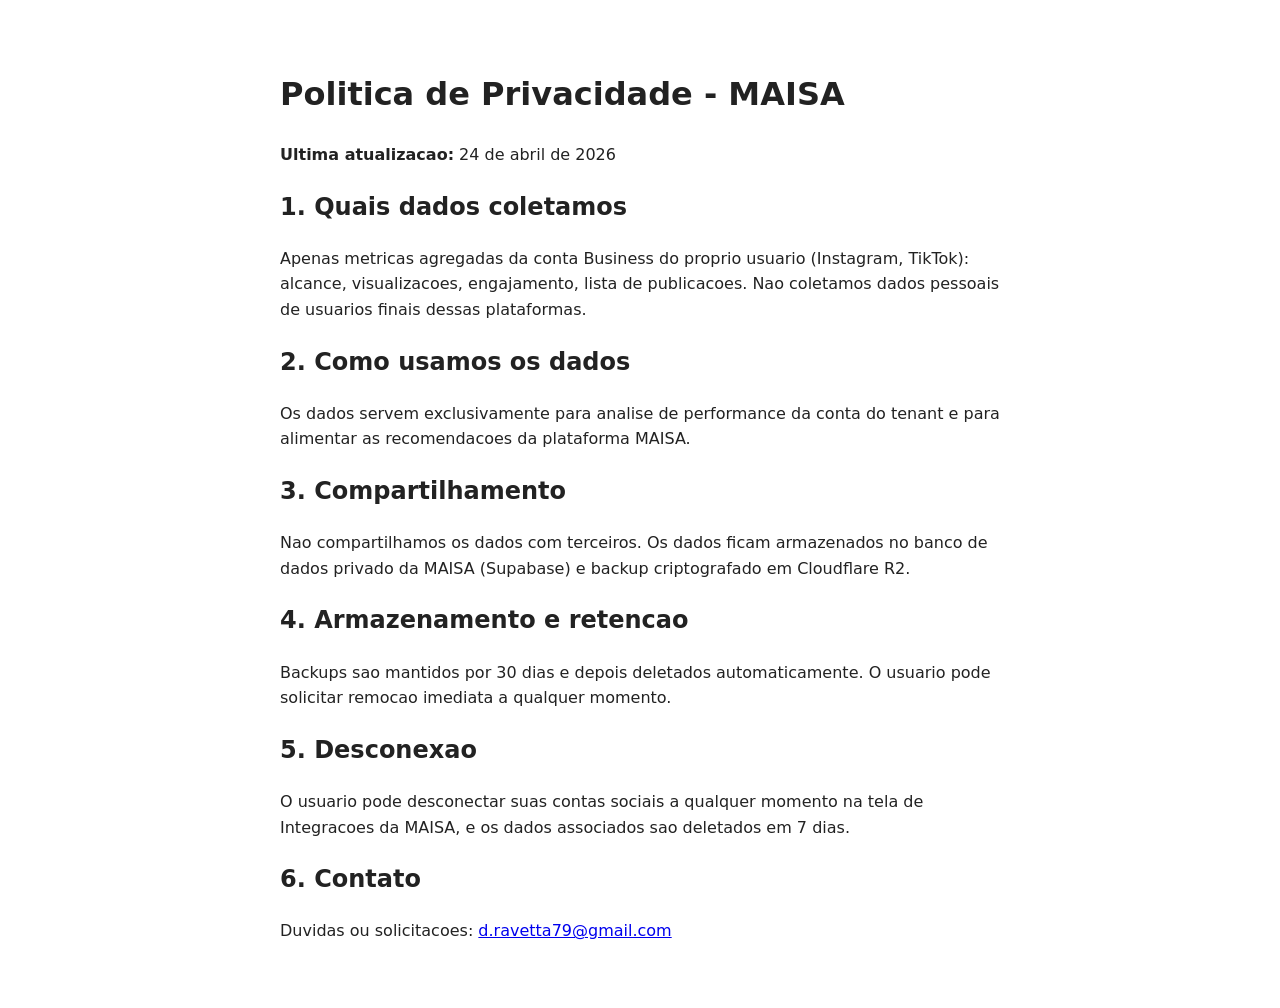
==== privacy.html @ cdfb7157 "Add files via upload" ====
<!DOCTYPE html>
<html lang="pt-BR">
<head>
<meta charset="UTF-8">
<title>Politica de Privacidade - MAISA</title>
</head>
<body style="font-family: system-ui, sans-serif; max-width: 720px; margin: 2em auto; padding: 1em; line-height: 1.6; color: #222;">
<h1>Politica de Privacidade - MAISA</h1>
<p><strong>Ultima atualizacao:</strong> 24 de abril de 2026</p>

<h2>1. Quais dados coletamos</h2>
<p>Apenas metricas agregadas da conta Business do proprio usuario (Instagram, TikTok): alcance, visualizacoes, engajamento, lista de publicacoes. Nao coletamos dados pessoais de usuarios finais dessas plataformas.</p>

<h2>2. Como usamos os dados</h2>
<p>Os dados servem exclusivamente para analise de performance da conta do tenant e para alimentar as recomendacoes da plataforma MAISA.</p>

<h2>3. Compartilhamento</h2>
<p>Nao compartilhamos os dados com terceiros. Os dados ficam armazenados no banco de dados privado da MAISA (Supabase) e backup criptografado em Cloudflare R2.</p>

<h2>4. Armazenamento e retencao</h2>
<p>Backups sao mantidos por 30 dias e depois deletados automaticamente. O usuario pode solicitar remocao imediata a qualquer momento.</p>

<h2>5. Desconexao</h2>
<p>O usuario pode desconectar suas contas sociais a qualquer momento na tela de Integracoes da MAISA, e os dados associados sao deletados em 7 dias.</p>

<h2>6. Contato</h2>
<p>Duvidas ou solicitacoes: <a href="mailto:d.ravetta79@gmail.com">d.ravetta79@gmail.com</a></p>
</body>
</html>
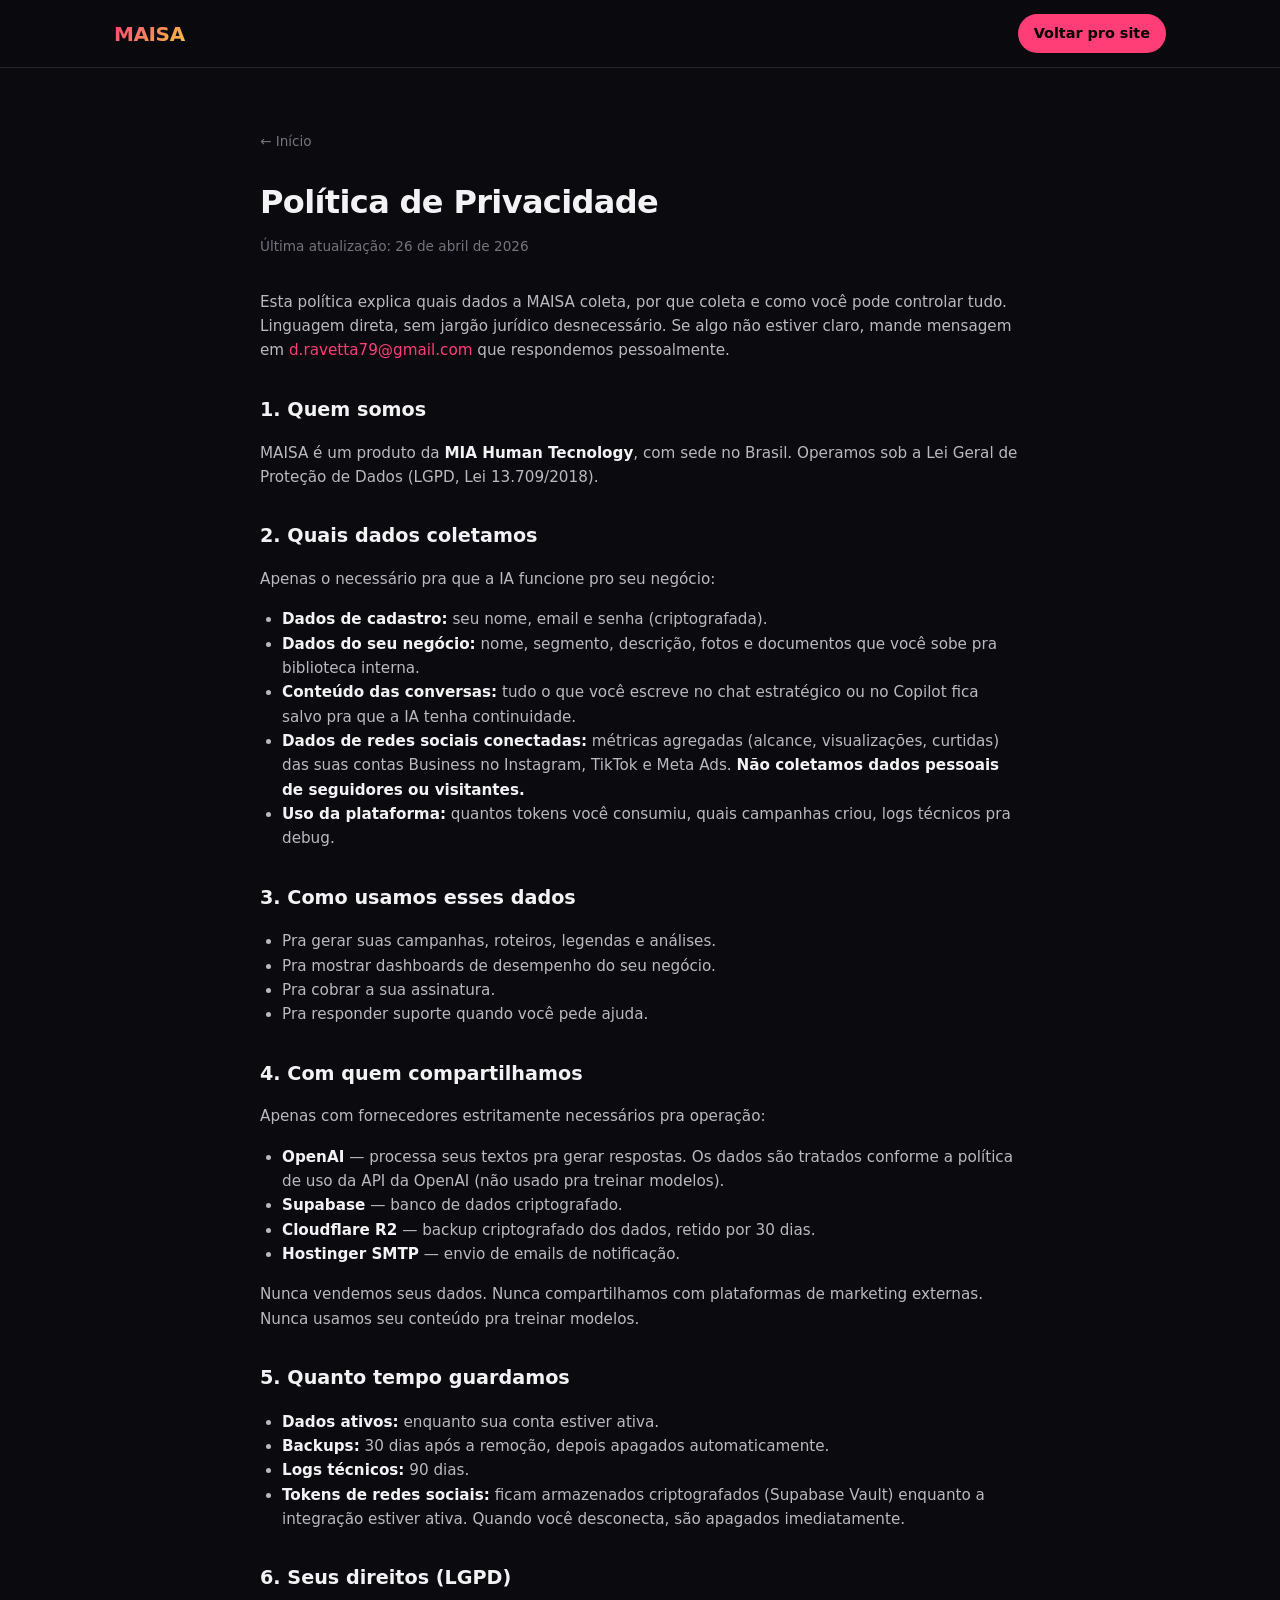
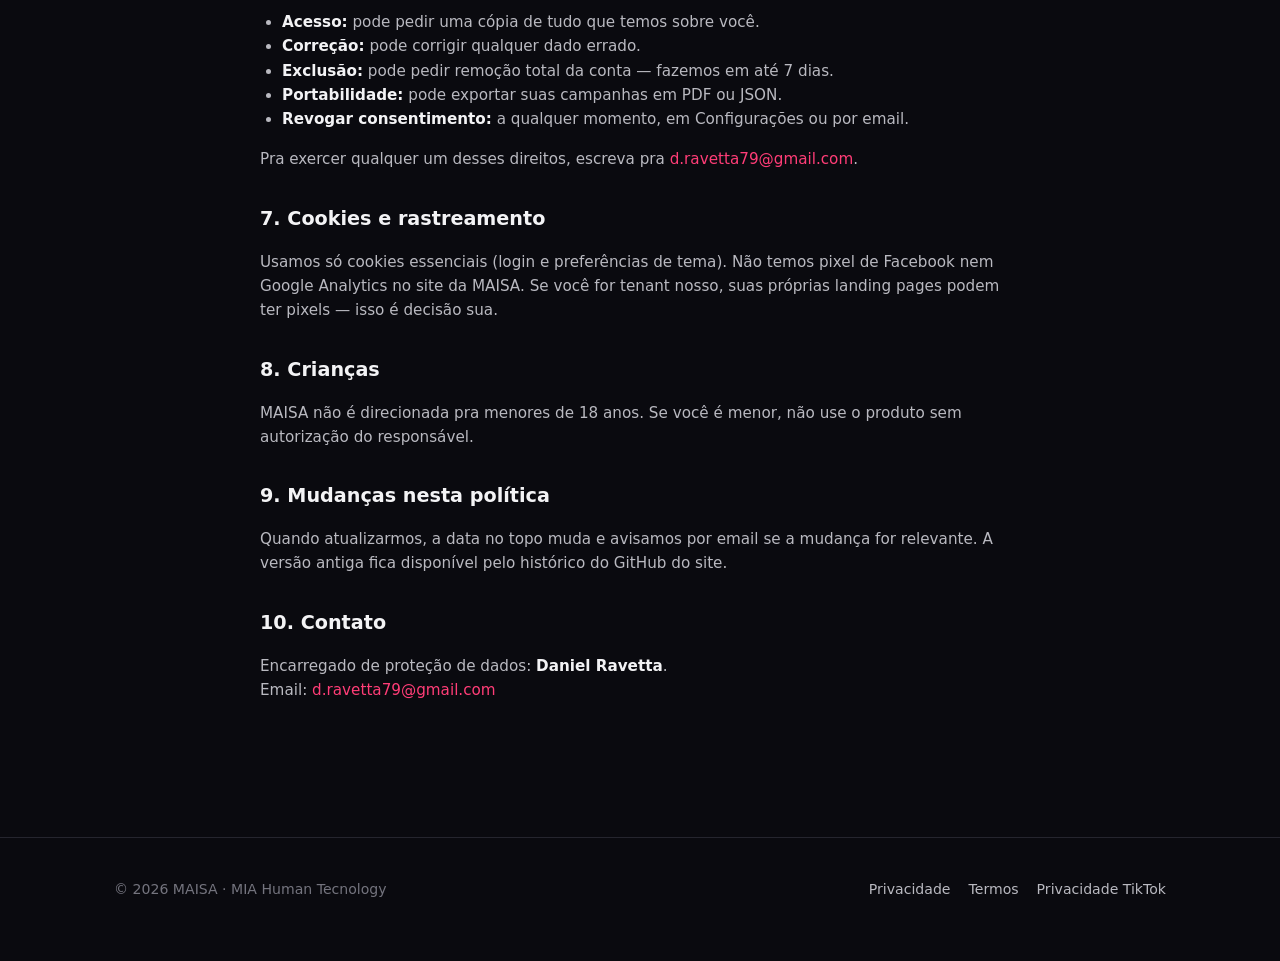
==== commit 2650011c: "Site MAISA + páginas legais (Privacy, Terms, TikTok Privacy) com aesthetics consistente" ====
--- a/privacy.html
+++ b/privacy.html
@@ -2,28 +2,102 @@
 <html lang="pt-BR">
 <head>
 <meta charset="UTF-8">
-<title>Politica de Privacidade - MAISA</title>
+<meta name="viewport" content="width=device-width, initial-scale=1.0">
+<title>Política de Privacidade — MAISA</title>
+<link rel="stylesheet" href="styles.css">
 </head>
-<body style="font-family: system-ui, sans-serif; max-width: 720px; margin: 2em auto; padding: 1em; line-height: 1.6; color: #222;">
-<h1>Politica de Privacidade - MAISA</h1>
-<p><strong>Ultima atualizacao:</strong> 24 de abril de 2026</p>
+<body>
 
-<h2>1. Quais dados coletamos</h2>
-<p>Apenas metricas agregadas da conta Business do proprio usuario (Instagram, TikTok): alcance, visualizacoes, engajamento, lista de publicacoes. Nao coletamos dados pessoais de usuarios finais dessas plataformas.</p>
+<header class="site-header">
+  <div class="container">
+    <a href="/" class="logo">MAISA</a>
+    <nav class="nav">
+      <a href="/" class="btn-cta">Voltar pro site</a>
+    </nav>
+  </div>
+</header>
 
-<h2>2. Como usamos os dados</h2>
-<p>Os dados servem exclusivamente para analise de performance da conta do tenant e para alimentar as recomendacoes da plataforma MAISA.</p>
+<main class="container">
+  <article class="doc">
+    <a href="/" class="back">← Início</a>
+    <h1>Política de Privacidade</h1>
+    <p class="meta">Última atualização: 26 de abril de 2026</p>
 
-<h2>3. Compartilhamento</h2>
-<p>Nao compartilhamos os dados com terceiros. Os dados ficam armazenados no banco de dados privado da MAISA (Supabase) e backup criptografado em Cloudflare R2.</p>
+    <p>Esta política explica quais dados a MAISA coleta, por que coleta e como você pode controlar tudo. Linguagem direta, sem jargão jurídico desnecessário. Se algo não estiver claro, mande mensagem em <a href="mailto:d.ravetta79@gmail.com">d.ravetta79@gmail.com</a> que respondemos pessoalmente.</p>
 
-<h2>4. Armazenamento e retencao</h2>
-<p>Backups sao mantidos por 30 dias e depois deletados automaticamente. O usuario pode solicitar remocao imediata a qualquer momento.</p>
+    <h2>1. Quem somos</h2>
+    <p>MAISA é um produto da <strong>MIA Human Tecnology</strong>, com sede no Brasil. Operamos sob a Lei Geral de Proteção de Dados (LGPD, Lei 13.709/2018).</p>
 
-<h2>5. Desconexao</h2>
-<p>O usuario pode desconectar suas contas sociais a qualquer momento na tela de Integracoes da MAISA, e os dados associados sao deletados em 7 dias.</p>
+    <h2>2. Quais dados coletamos</h2>
+    <p>Apenas o necessário pra que a IA funcione pro seu negócio:</p>
+    <ul>
+      <li><strong>Dados de cadastro:</strong> seu nome, email e senha (criptografada).</li>
+      <li><strong>Dados do seu negócio:</strong> nome, segmento, descrição, fotos e documentos que você sobe pra biblioteca interna.</li>
+      <li><strong>Conteúdo das conversas:</strong> tudo o que você escreve no chat estratégico ou no Copilot fica salvo pra que a IA tenha continuidade.</li>
+      <li><strong>Dados de redes sociais conectadas:</strong> métricas agregadas (alcance, visualizações, curtidas) das suas contas Business no Instagram, TikTok e Meta Ads. <strong>Não coletamos dados pessoais de seguidores ou visitantes.</strong></li>
+      <li><strong>Uso da plataforma:</strong> quantos tokens você consumiu, quais campanhas criou, logs técnicos pra debug.</li>
+    </ul>
 
-<h2>6. Contato</h2>
-<p>Duvidas ou solicitacoes: <a href="mailto:d.ravetta79@gmail.com">d.ravetta79@gmail.com</a></p>
+    <h2>3. Como usamos esses dados</h2>
+    <ul>
+      <li>Pra gerar suas campanhas, roteiros, legendas e análises.</li>
+      <li>Pra mostrar dashboards de desempenho do seu negócio.</li>
+      <li>Pra cobrar a sua assinatura.</li>
+      <li>Pra responder suporte quando você pede ajuda.</li>
+    </ul>
+
+    <h2>4. Com quem compartilhamos</h2>
+    <p>Apenas com fornecedores estritamente necessários pra operação:</p>
+    <ul>
+      <li><strong>OpenAI</strong> — processa seus textos pra gerar respostas. Os dados são tratados conforme a política de uso da API da OpenAI (não usado pra treinar modelos).</li>
+      <li><strong>Supabase</strong> — banco de dados criptografado.</li>
+      <li><strong>Cloudflare R2</strong> — backup criptografado dos dados, retido por 30 dias.</li>
+      <li><strong>Hostinger SMTP</strong> — envio de emails de notificação.</li>
+    </ul>
+    <p>Nunca vendemos seus dados. Nunca compartilhamos com plataformas de marketing externas. Nunca usamos seu conteúdo pra treinar modelos.</p>
+
+    <h2>5. Quanto tempo guardamos</h2>
+    <ul>
+      <li><strong>Dados ativos:</strong> enquanto sua conta estiver ativa.</li>
+      <li><strong>Backups:</strong> 30 dias após a remoção, depois apagados automaticamente.</li>
+      <li><strong>Logs técnicos:</strong> 90 dias.</li>
+      <li><strong>Tokens de redes sociais:</strong> ficam armazenados criptografados (Supabase Vault) enquanto a integração estiver ativa. Quando você desconecta, são apagados imediatamente.</li>
+    </ul>
+
+    <h2>6. Seus direitos (LGPD)</h2>
+    <ul>
+      <li><strong>Acesso:</strong> pode pedir uma cópia de tudo que temos sobre você.</li>
+      <li><strong>Correção:</strong> pode corrigir qualquer dado errado.</li>
+      <li><strong>Exclusão:</strong> pode pedir remoção total da conta — fazemos em até 7 dias.</li>
+      <li><strong>Portabilidade:</strong> pode exportar suas campanhas em PDF ou JSON.</li>
+      <li><strong>Revogar consentimento:</strong> a qualquer momento, em Configurações ou por email.</li>
+    </ul>
+    <p>Pra exercer qualquer um desses direitos, escreva pra <a href="mailto:d.ravetta79@gmail.com">d.ravetta79@gmail.com</a>.</p>
+
+    <h2>7. Cookies e rastreamento</h2>
+    <p>Usamos só cookies essenciais (login e preferências de tema). Não temos pixel de Facebook nem Google Analytics no site da MAISA. Se você for tenant nosso, suas próprias landing pages podem ter pixels — isso é decisão sua.</p>
+
+    <h2>8. Crianças</h2>
+    <p>MAISA não é direcionada pra menores de 18 anos. Se você é menor, não use o produto sem autorização do responsável.</p>
+
+    <h2>9. Mudanças nesta política</h2>
+    <p>Quando atualizarmos, a data no topo muda e avisamos por email se a mudança for relevante. A versão antiga fica disponível pelo histórico do GitHub do site.</p>
+
+    <h2>10. Contato</h2>
+    <p>Encarregado de proteção de dados: <strong>Daniel Ravetta</strong>.<br>Email: <a href="mailto:d.ravetta79@gmail.com">d.ravetta79@gmail.com</a></p>
+  </article>
+</main>
+
+<footer class="site-footer">
+  <div class="container">
+    <div>© 2026 MAISA · MIA Human Tecnology</div>
+    <div class="links">
+      <a href="/privacy.html">Privacidade</a>
+      <a href="/terms.html">Termos</a>
+      <a href="/tiktok-privacy.html">Privacidade TikTok</a>
+    </div>
+  </div>
+</footer>
+
 </body>
 </html>
--- a/styles.css
+++ b/styles.css
@@ -0,0 +1,240 @@
+/* MAISA — shared styles for landing + legal pages.
+ * Mantém propósito: dark, com acentos rosa/verde do produto.
+ * Mobile-first; tudo escala. Zero dependências externas. */
+
+:root {
+  --bg: #0a0a0f;
+  --bg-2: #14141c;
+  --card: #1a1a24;
+  --border: #25252e;
+  --ink: #f3f3f5;
+  --ink-2: #b9b9c0;
+  --ink-3: #74747e;
+  --pink: #ff3d77;
+  --green: #2bd99c;
+  --gold: #f5c842;
+  --max: 1100px;
+}
+
+* { box-sizing: border-box; }
+html { scroll-behavior: smooth; }
+body {
+  margin: 0;
+  font-family: -apple-system, BlinkMacSystemFont, "Segoe UI", system-ui, sans-serif;
+  background: var(--bg);
+  color: var(--ink);
+  line-height: 1.6;
+  font-size: 16px;
+  -webkit-font-smoothing: antialiased;
+}
+a { color: var(--pink); text-decoration: none; }
+a:hover { text-decoration: underline; }
+.container { max-width: var(--max); margin: 0 auto; padding: 0 24px; }
+
+/* Header */
+.site-header {
+  position: sticky; top: 0;
+  background: color-mix(in srgb, var(--bg) 90%, transparent);
+  backdrop-filter: blur(8px);
+  border-bottom: 1px solid var(--border);
+  z-index: 50;
+}
+.site-header .container {
+  display: flex; align-items: center; justify-content: space-between;
+  padding-top: 14px; padding-bottom: 14px;
+}
+.logo {
+  font-weight: 800; font-size: 1.25rem;
+  background: linear-gradient(135deg, var(--pink), var(--gold));
+  -webkit-background-clip: text; background-clip: text; color: transparent;
+  letter-spacing: -0.02em;
+}
+.nav { display: flex; gap: 24px; align-items: center; }
+.nav a { color: var(--ink-2); font-size: 0.9rem; }
+.nav a:hover { color: var(--ink); text-decoration: none; }
+.nav .btn-cta {
+  background: var(--pink); color: #000;
+  padding: 8px 16px; border-radius: 999px;
+  font-weight: 600; font-size: 0.9rem;
+}
+.nav .btn-cta:hover { opacity: 0.9; }
+@media (max-width: 640px) {
+  .nav { gap: 14px; }
+  .nav a:not(.btn-cta) { display: none; }
+}
+
+/* Hero */
+.hero {
+  padding: 80px 0 60px;
+  text-align: left;
+}
+.hero h1 {
+  font-size: clamp(2rem, 5vw, 3.5rem);
+  line-height: 1.1; letter-spacing: -0.03em;
+  margin: 0 0 16px;
+  background: linear-gradient(135deg, var(--ink) 60%, var(--pink));
+  -webkit-background-clip: text; background-clip: text; color: transparent;
+}
+.hero .subtitle {
+  font-size: clamp(1rem, 2vw, 1.2rem);
+  color: var(--ink-2);
+  max-width: 640px;
+  margin: 0 0 32px;
+}
+.hero .ctas { display: flex; gap: 12px; flex-wrap: wrap; }
+.btn-primary {
+  background: var(--pink); color: #000;
+  padding: 14px 28px; border-radius: 999px;
+  font-weight: 700; font-size: 1rem;
+  display: inline-flex; align-items: center; gap: 8px;
+}
+.btn-primary:hover { opacity: 0.9; text-decoration: none; }
+.btn-secondary {
+  background: transparent; color: var(--ink);
+  border: 1px solid var(--border);
+  padding: 13px 27px; border-radius: 999px;
+  font-weight: 600; font-size: 1rem;
+}
+.btn-secondary:hover { border-color: var(--pink); color: var(--pink); text-decoration: none; }
+
+/* Section base */
+.section {
+  padding: 60px 0;
+  border-top: 1px solid var(--border);
+}
+.section h2 {
+  font-size: clamp(1.5rem, 3vw, 2.2rem);
+  margin: 0 0 12px;
+  letter-spacing: -0.02em;
+}
+.section .lede {
+  color: var(--ink-2);
+  max-width: 640px;
+  margin: 0 0 40px;
+  font-size: 1.05rem;
+}
+
+/* Steps grid */
+.steps {
+  display: grid;
+  grid-template-columns: repeat(auto-fit, minmax(260px, 1fr));
+  gap: 20px;
+}
+.step {
+  background: var(--card);
+  border: 1px solid var(--border);
+  border-radius: 16px;
+  padding: 24px;
+}
+.step .num {
+  font-size: 0.75rem; letter-spacing: 0.15em;
+  color: var(--pink); font-weight: 700;
+  margin-bottom: 8px;
+}
+.step h3 { margin: 0 0 8px; font-size: 1.1rem; }
+.step p { margin: 0; color: var(--ink-2); font-size: 0.95rem; }
+
+/* Features grid */
+.features {
+  display: grid;
+  grid-template-columns: repeat(auto-fit, minmax(240px, 1fr));
+  gap: 16px;
+}
+.feature {
+  background: var(--card);
+  border: 1px solid var(--border);
+  border-radius: 14px;
+  padding: 20px;
+}
+.feature .ico { font-size: 1.5rem; margin-bottom: 10px; }
+.feature h3 { margin: 0 0 6px; font-size: 1rem; }
+.feature p { margin: 0; color: var(--ink-3); font-size: 0.88rem; }
+
+/* Pricing */
+.pricing {
+  display: grid;
+  grid-template-columns: repeat(auto-fit, minmax(280px, 1fr));
+  gap: 20px;
+  max-width: 760px;
+  margin: 0 auto;
+}
+.plan {
+  background: var(--card);
+  border: 1px solid var(--border);
+  border-radius: 18px;
+  padding: 32px 24px;
+}
+.plan.highlighted {
+  border-color: var(--pink);
+  box-shadow: 0 0 60px color-mix(in srgb, var(--pink) 18%, transparent);
+}
+.plan .name {
+  font-size: 0.8rem; letter-spacing: 0.15em;
+  color: var(--ink-3); text-transform: uppercase;
+  margin-bottom: 8px;
+}
+.plan .price {
+  font-size: 2.2rem; font-weight: 800;
+  letter-spacing: -0.02em;
+}
+.plan .price small {
+  font-size: 0.95rem; color: var(--ink-3);
+  font-weight: 400;
+}
+.plan ul {
+  list-style: none; padding: 0; margin: 20px 0;
+}
+.plan li {
+  padding: 6px 0; color: var(--ink-2); font-size: 0.92rem;
+  display: flex; align-items: flex-start; gap: 8px;
+}
+.plan li::before { content: "✓"; color: var(--green); flex-shrink: 0; }
+
+/* Footer */
+.site-footer {
+  border-top: 1px solid var(--border);
+  margin-top: 60px;
+  padding: 40px 0 60px;
+  color: var(--ink-3);
+  font-size: 0.88rem;
+}
+.site-footer .container {
+  display: grid;
+  grid-template-columns: 1fr auto;
+  gap: 24px;
+}
+.site-footer .links { display: flex; gap: 18px; flex-wrap: wrap; }
+.site-footer .links a { color: var(--ink-2); }
+
+/* Legal pages content */
+.doc {
+  padding: 60px 0;
+  max-width: 760px;
+  margin: 0 auto;
+}
+.doc h1 {
+  font-size: 2rem;
+  letter-spacing: -0.02em;
+  margin: 0 0 8px;
+}
+.doc .meta {
+  color: var(--ink-3);
+  font-size: 0.85rem;
+  margin: 0 0 32px;
+}
+.doc h2 {
+  font-size: 1.2rem;
+  margin: 32px 0 12px;
+  color: var(--ink);
+}
+.doc p, .doc li {
+  color: var(--ink-2);
+  font-size: 0.95rem;
+}
+.doc ul { padding-left: 22px; }
+.doc strong { color: var(--ink); }
+.doc .back {
+  color: var(--ink-3); font-size: 0.85rem;
+  display: inline-flex; align-items: center; gap: 6px;
+  margin-bottom: 24px;
+}
